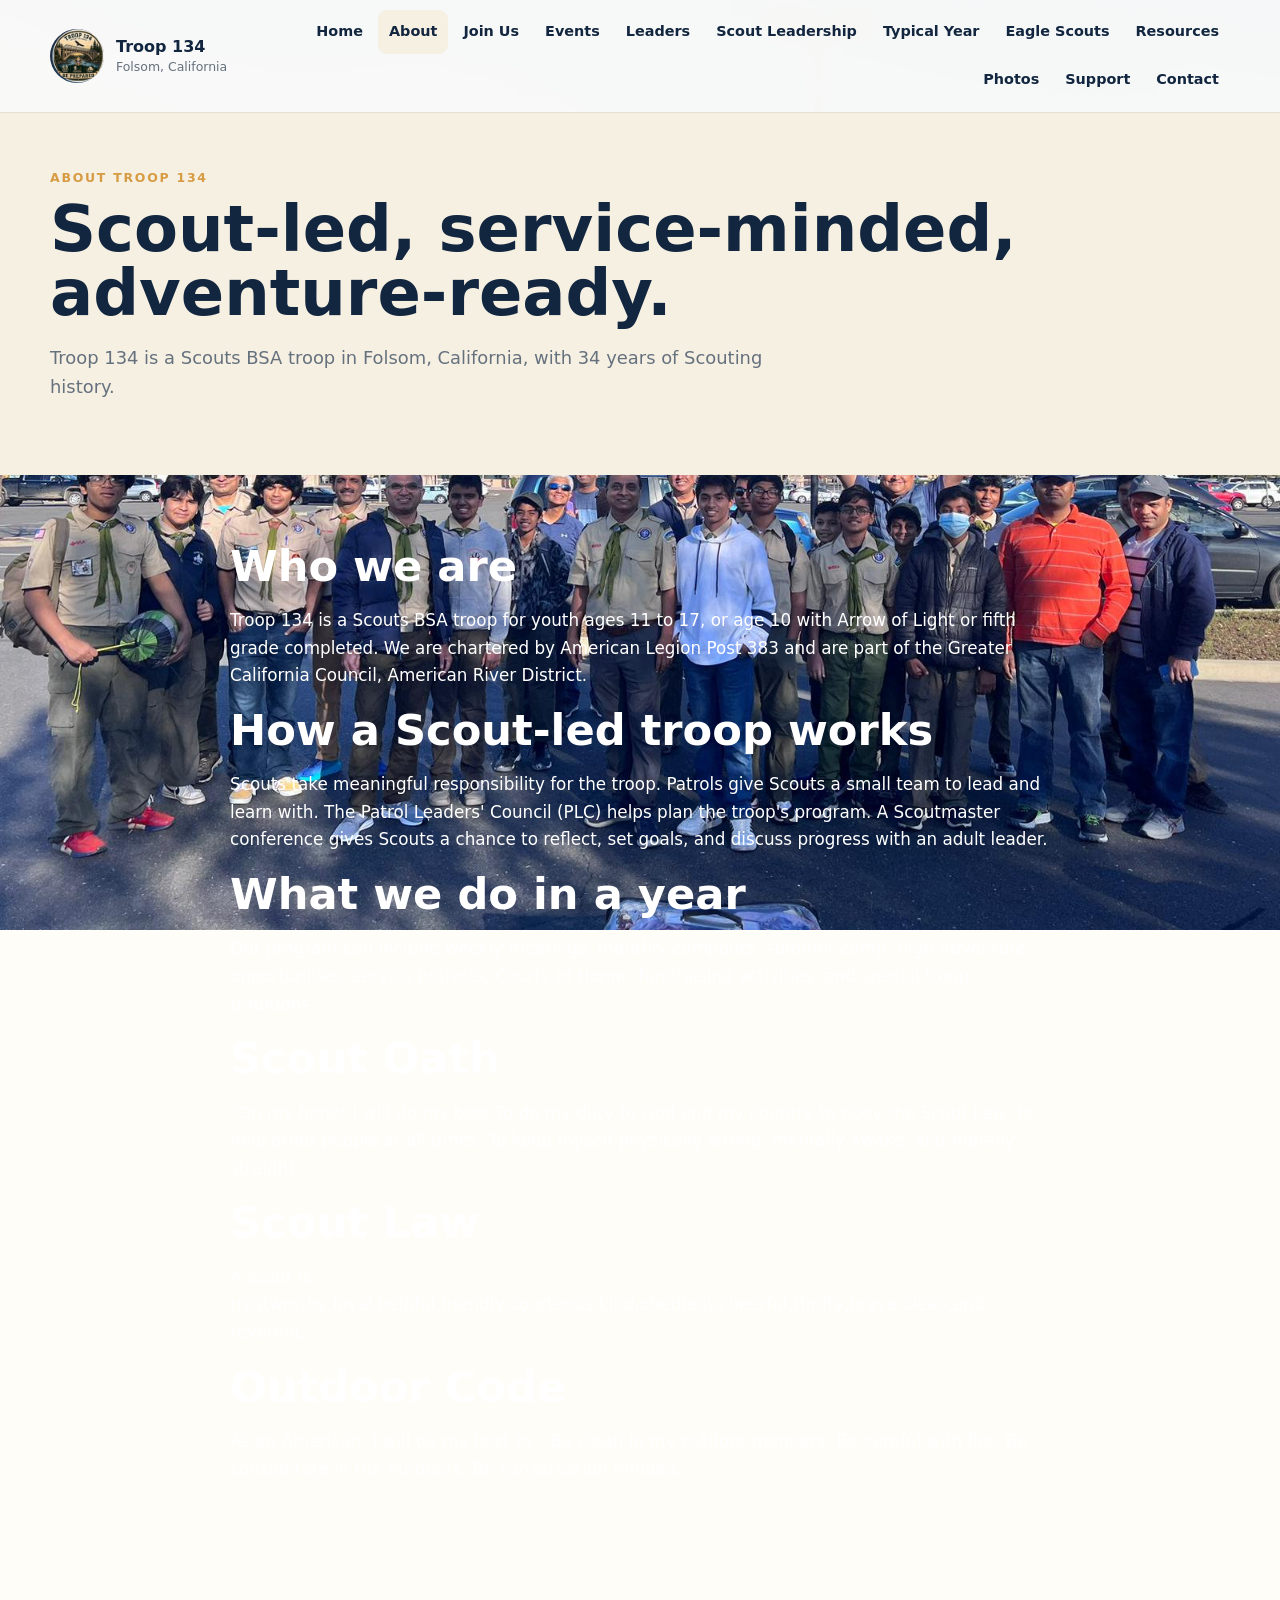
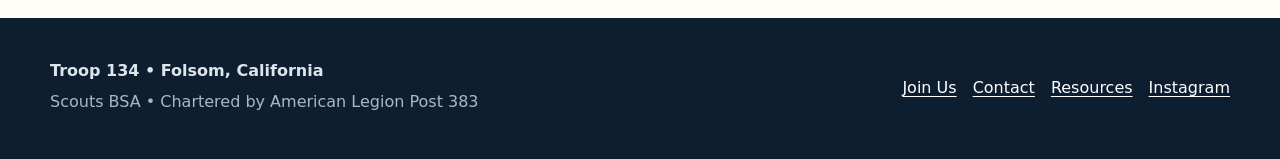
==== about.html @ 09b14a17 "Add files via upload" ====
<!doctype html>
<html lang="en">
<head>
  <meta charset="utf-8">
  <meta name="viewport" content="width=device-width, initial-scale=1">
  <meta name="description" content="Troop 134 in Folsom, California — Scouts BSA.">
  <title>About Our Troop | Troop 134</title>
  <link rel="icon" href="favicon.png">
  <link rel="stylesheet" href="css/styles.css">
  <script src="data/site.js"></script>
  <script src="js/site.js" defer></script>
   <style>
        body {
            background-image: url("images/troop-photo.jpg");
            background-size: cover;
            background-position: center;
            background-repeat: no-repeat;
            background-attachment: fixed;
        }

    </style>
</head> 
<body>
  <div id="site-header"></div>
  
<section class="page-hero"><div class="container"><div class="eyebrow">About Troop 134</div><h1>Scout-led, service-minded, adventure-ready.</h1><p class="lead">Troop 134 is a Scouts BSA troop in Folsom, California, with 34 years of Scouting history.</p></div></section>
<section class="section"><div class="container prose">
<style>
body {
    background-image: url("images/troop-photo.jpg");
    background-size: cover;
    background-position: center;
    background-repeat: no-repeat;
    background-attachment: fixed;
}
.section .prose,
.section .prose h2,
.section .prose h3,
.section .prose p,
.section .prose li {
    color: white;
}
</style>

</head>
  <h2>Who we are</h2>
  <p>Troop 134 is a Scouts BSA troop for youth ages 11 to 17, or age 10 with Arrow of Light or fifth grade completed. We are chartered by American Legion Post 383 and are part of the Greater California Council, American River District.</p>
  <h2>How a Scout-led troop works</h2>
  <p>Scouts take meaningful responsibility for the troop. Patrols give Scouts a small team to lead and learn with. The Patrol Leaders' Council (PLC) helps plan the troop's program. A Scoutmaster conference gives Scouts a chance to reflect, set goals, and discuss progress with an adult leader.</p>
  <h2>What we do in a year</h2>
  <p>Our program can include weekly meetings, monthly campouts, summer camp, high-adventure opportunities, service projects, Courts of Honor, fundraising activities, and special troop traditions.</p>
  <h2>Scout Oath</h2>
  <p> "On my honor I will do my best To do my duty to God and my country to obey the Scout Law; to help other people at all times; To keep myself physically strong, mentally awake, and morally straight.''</p>
  <h2>Scout Law</h2>
  <p>A scout is trustworthy,loyal,helpful,friendly,courteous,kind,obedient,cheerful,thrifty,brave,clean,and reverent.
  <h2>Outdoor Code</h2>
  <p>As an American, I will do my best to –

Be clean in my outdoor manners.
Be careful with fire.
Be considerate in the outdoors.
Be conservation minded. </p>
</div></section>

  <div id="site-footer"></div>
  <script>
    document.addEventListener("DOMContentLoaded", () => {
      T134.mount("about.html");
      T134.renderMeetingPlace();
      
    });
  </script>
</body>
</html>
---- css/styles.css ----
:root{
  --navy:#12263f; --navy2:#1b3554; --cream:#f6f0e3; --paper:#fffdf8;
  --gold:#d79b43; --green:#274c43; --ink:#1f2933; --muted:#66717e;
  --line:#e5dfd2; --shadow:0 16px 40px rgba(18,38,63,.10);
}
*{box-sizing:border-box}
html{scroll-behavior:smooth}
body{margin:0;background:var(--paper);color:var(--ink);font-family:system-ui,-apple-system,BlinkMacSystemFont,"Segoe UI",sans-serif;font-size:16px;line-height:1.65}
a{color:var(--navy);text-underline-offset:3px}
img{max-width:100%;display:block}
.site-header{position:sticky;top:0;z-index:20;background:rgba(255,253,248,.96);backdrop-filter:blur(10px);border-bottom:1px solid var(--line);display:flex;align-items:center;gap:24px;padding:10px max(20px,calc((100% - 1180px)/2))}
.brand{display:flex;align-items:center;gap:12px;text-decoration:none;color:var(--navy);min-width:190px}
.brand img{width:54px;height:54px;border-radius:50%;object-fit:cover}
.brand span{display:flex;flex-direction:column;line-height:1.15}
.brand small{color:var(--muted);font-size:.78rem;margin-top:3px}
.site-nav{margin-left:auto;display:flex;gap:4px;flex-wrap:wrap;justify-content:flex-end}
.site-nav a{padding:10px 11px;min-height:44px;text-decoration:none;border-radius:9px;font-weight:650;font-size:.9rem}
.site-nav a:hover,.site-nav a.active{background:var(--cream);color:var(--navy)}
.menu-toggle{display:none;border:1px solid var(--line);background:var(--paper);border-radius:9px;padding:10px 14px;min-height:44px;font-weight:700}
.container{width:min(1180px,calc(100% - 40px));margin:auto}
.hero{background:linear-gradient(135deg,var(--navy),var(--navy2));color:white;padding:70px 0 76px;overflow:hidden}
.hero-grid{display:grid;grid-template-columns:1.3fr .7fr;gap:50px;align-items:center}
.hero h1{font-size:clamp(2.5rem,7vw,5rem);line-height:.98;margin:12px 0 20px;letter-spacing:-.04em}
.hero p{font-size:1.2rem;max-width:680px;color:#eef3f7}
.eyebrow{text-transform:uppercase;letter-spacing:.14em;font-size:.78rem;font-weight:800;color:var(--gold)}
.hero-logo{justify-self:end;width:min(340px,80%);border-radius:50%;box-shadow:0 20px 60px rgba(0,0,0,.3);border:8px solid rgba(255,255,255,.12)}
.button{display:inline-flex;align-items:center;justify-content:center;min-height:48px;padding:11px 18px;border-radius:10px;text-decoration:none;font-weight:800;border:1px solid transparent;background:var(--gold);color:#1c2730;box-shadow:0 8px 18px rgba(0,0,0,.12)}
.button:hover{transform:translateY(-1px)}
.button.secondary{background:transparent;border-color:rgba(255,255,255,.4);color:white}
.button.small{min-height:44px;padding:8px 13px;font-size:.9rem;box-shadow:none}
.actions{display:flex;gap:12px;flex-wrap:wrap;margin-top:26px}
.section{padding:68px 0}
.section.alt{background:var(--cream)}
.section-head{display:flex;justify-content:space-between;align-items:end;gap:20px;margin-bottom:26px}
h2{font-size:clamp(1.8rem,4vw,2.7rem);line-height:1.1;margin:0 0 12px;color:var(--navy)}
h3{line-height:1.2;margin:0 0 8px;color:var(--navy)}
.lead{font-size:1.12rem;color:var(--muted);max-width:760px}
.cards,.event-grid,.role-grid,.album-grid,.info-grid{display:grid;grid-template-columns:repeat(3,1fr);gap:18px}
.event-card,.role-card,.info-card,.album-card,.eagle-box,.content-card{background:white;border:1px solid var(--line);border-radius:16px;box-shadow:var(--shadow);padding:22px}
.event-card{display:grid;grid-template-columns:120px 1fr;gap:18px}
.event-date{font-weight:800;color:var(--green);font-size:.92rem}
.muted{color:var(--muted)}
.stat-strip{display:grid;grid-template-columns:repeat(3,1fr);gap:1px;background:var(--line);border:1px solid var(--line);border-radius:16px;overflow:hidden}
.stat-strip div{background:white;text-align:center;padding:25px}
.stat-strip strong{display:block;color:var(--navy);font-size:2rem;line-height:1}
.stat-strip span{color:var(--muted);display:block;margin-top:7px}
.page-hero{background:var(--cream);padding:55px 0}
.page-hero h1{font-size:clamp(2.4rem,6vw,4rem);line-height:1;margin:8px 0 12px;color:var(--navy)}
.prose{max-width:820px}
.prose p{font-size:1.05rem}
.prose ul{padding-left:22px}
.timeline{display:grid;gap:12px}
.timeline-item{display:grid;grid-template-columns:130px 1fr;gap:20px;padding:20px 0;border-bottom:1px solid var(--line)}
.timeline-item strong{color:var(--green)}
.month-group{margin-bottom:42px}
.month-group h2{font-size:1.8rem;margin-bottom:16px}
.empty-state{padding:35px;background:var(--cream);border-radius:16px}
.role-grid{grid-template-columns:repeat(2,1fr)}
.role-card a{word-break:break-word}
.eagle-row{display:grid;grid-template-columns:1fr auto;gap:20px;padding:14px 0;border-bottom:1px solid var(--line)}
.eagle-row:last-child{border-bottom:0}
.album-grid{grid-template-columns:repeat(3,1fr)}
.album-card{overflow:hidden;padding:0}
.album-card img{width:100%;aspect-ratio:16/10;object-fit:cover}
.album-body{padding:18px}
.checklist{display:grid;gap:12px;padding:0;list-style:none}
.checklist li{background:white;border:1px solid var(--line);border-radius:12px;padding:14px 16px}
.checklist li::before{content:"✓";color:var(--green);font-weight:900;margin-right:10px}
.cta{background:var(--navy);color:white;border-radius:22px;padding:38px}
.cta h2{color:white}
.cta p{color:#e8eef3}
.notice{border-left:5px solid var(--gold);background:#fff8e9;padding:16px 18px;border-radius:8px}
.site-footer{margin-top:50px;background:#0e1e31;color:#dce5ec;padding:40px max(20px,calc((100% - 1180px)/2));display:flex;justify-content:space-between;gap:30px}
.site-footer p{margin:4px 0;color:#aab8c5}
.footer-links{display:flex;gap:16px;flex-wrap:wrap;align-items:center}
.footer-links a{color:white}
.print-note{font-size:.9rem;color:var(--muted)}
@media print{
  .site-header,.site-footer,.menu-toggle,.actions{display:none!important}
  body{font-size:12pt}
  .section{padding:25px 0}
  .event-card,.content-card{box-shadow:none}
}
@media(max-width:900px){
  .site-header{flex-wrap:wrap}
  .menu-toggle{display:block;margin-left:auto}
  .site-nav{display:none;width:100%;margin-left:0;flex-direction:column;padding-bottom:6px}
  .site-nav.open{display:flex}
  .site-nav a{width:100%}
  .hero-grid{grid-template-columns:1fr}
  .hero-logo{justify-self:start;width:230px}
  .cards,.event-grid,.album-grid,.info-grid{grid-template-columns:1fr}
}
@media(max-width:560px){
  .container{width:min(100% - 28px,1180px)}
  .site-header{padding:8px 14px}
  .brand{min-width:0}
  .brand img{width:46px;height:46px}
  .hero{padding:48px 0 55px}
  .section{padding:48px 0}
  .event-card{grid-template-columns:1fr}
  .role-grid{grid-template-columns:1fr}
  .stat-strip{grid-template-columns:1fr}
  .timeline-item{grid-template-columns:1fr;gap:3px}
  .site-footer{flex-direction:column;padding:32px 20px}
}
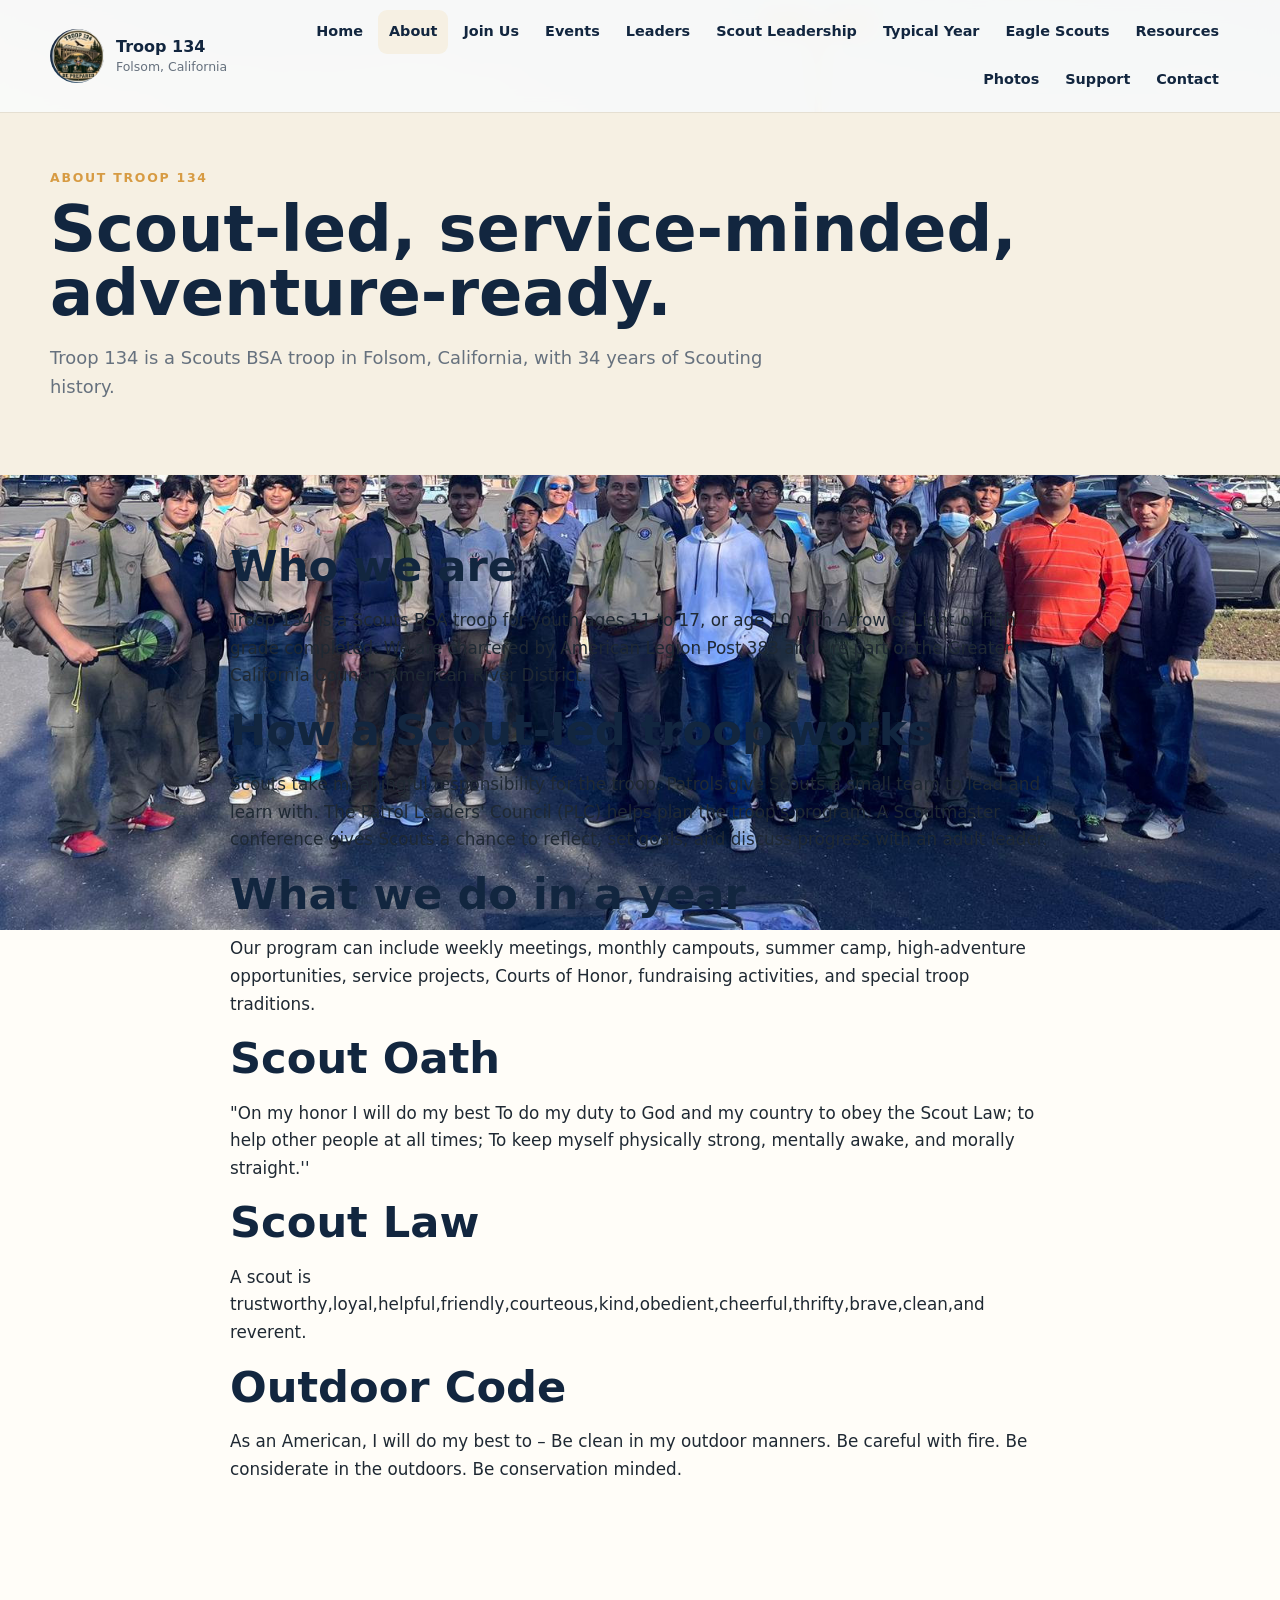
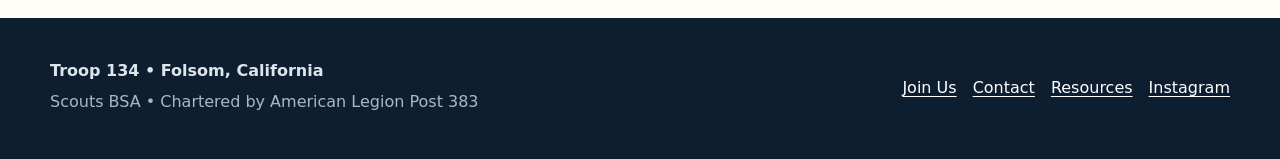
==== commit 0aa92d91: "Add files via upload" ====
--- a/about.html
+++ b/about.html
@@ -33,11 +33,14 @@
     background-repeat: no-repeat;
     background-attachment: fixed;
 }
-.section .prose,
+ background:
+        linear-gradient(rgba(0,0,0,0.35), rgba(0,0,0,0.35)),
+        url("images/troop-photo.jpg") center/cover fixed no-repeat;
 .section .prose h2,
 .section .prose h3,
 .section .prose p,
-.section .prose li {
+.section .prose li,
+.section .prose strong {
     color: white;
 }
 </style>
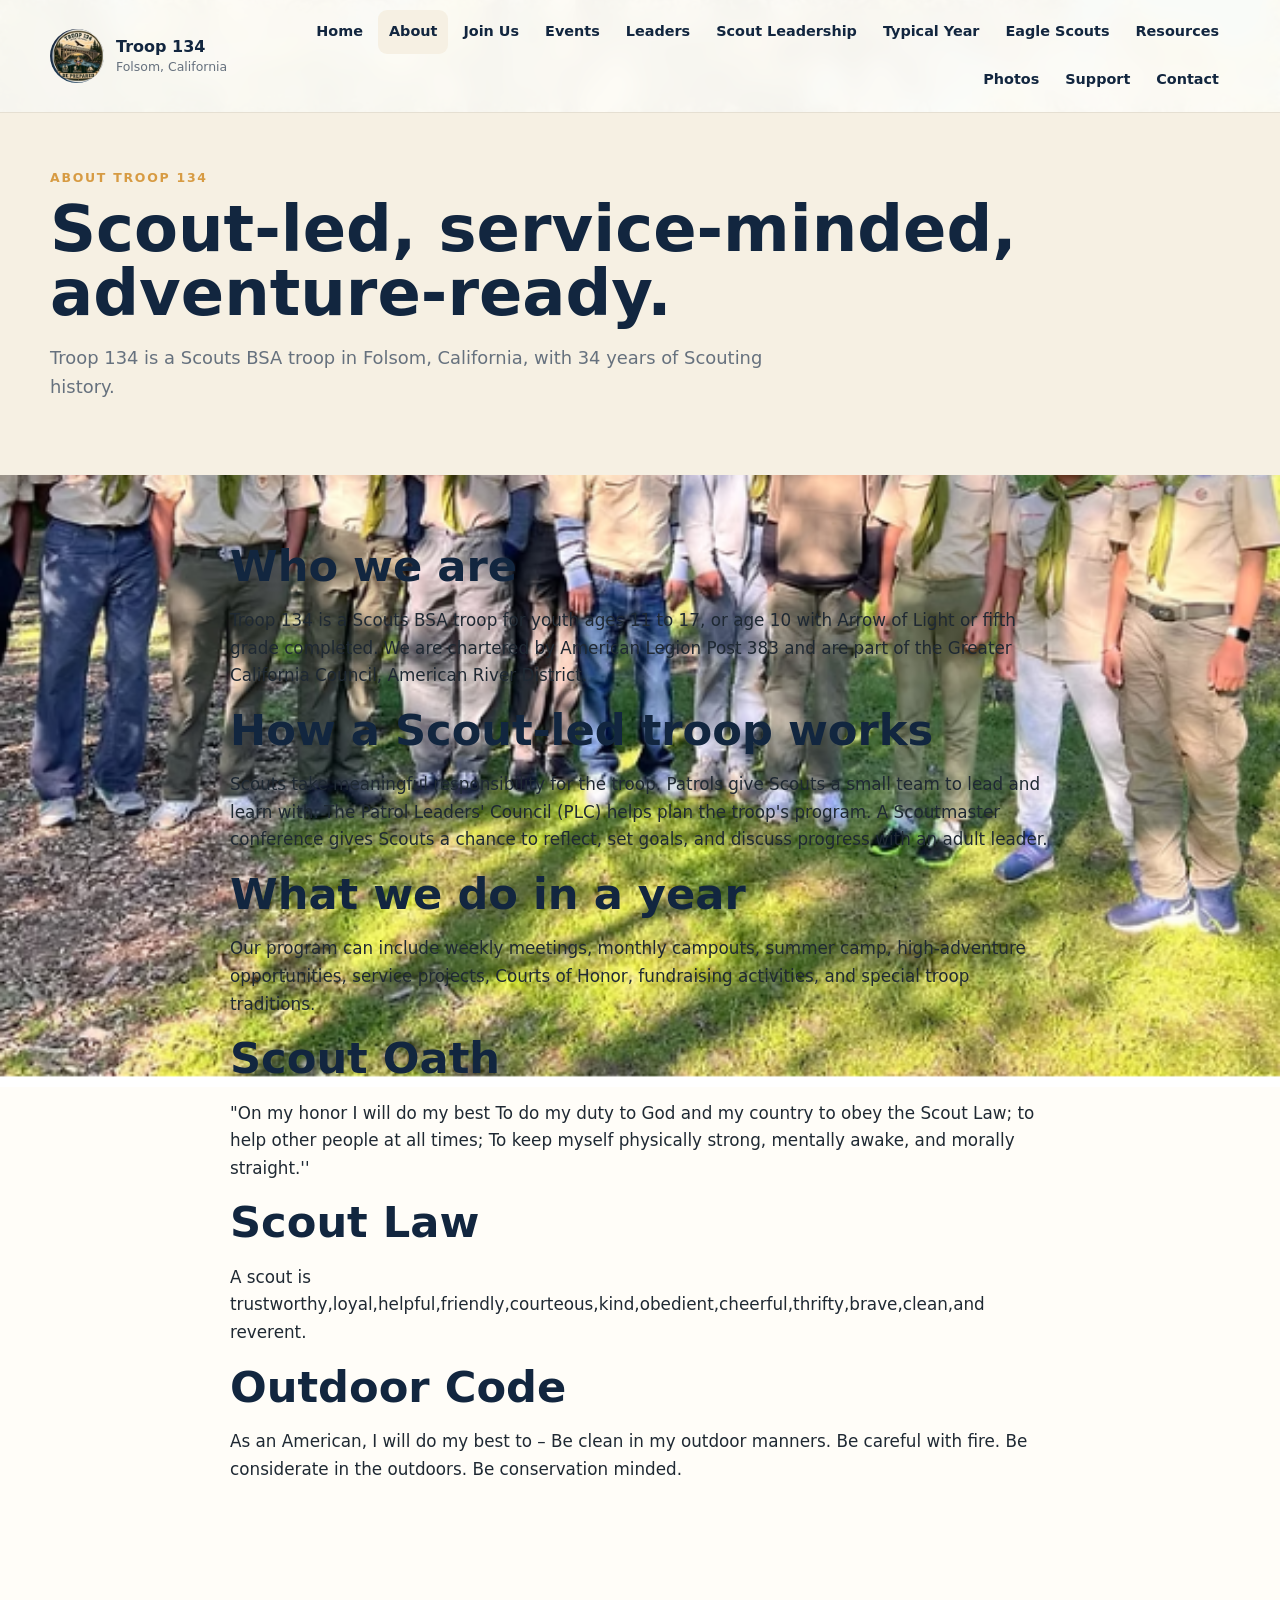
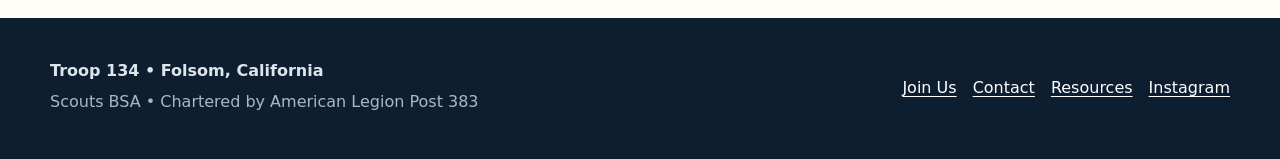
==== commit 4ba21594: "Add files via upload" ====
--- a/about.html
+++ b/about.html
@@ -27,7 +27,7 @@
 <section class="section"><div class="container prose">
 <style>
 body {
-    background-image: url("images/troop-photo.jpg");
+    background-image: url("images/troop-photo.png");
     background-size: cover;
     background-position: center;
     background-repeat: no-repeat;
@@ -35,13 +35,13 @@
 }
  background:
         linear-gradient(rgba(0,0,0,0.35), rgba(0,0,0,0.35)),
-        url("images/troop-photo.jpg") center/cover fixed no-repeat;
+        url("images/troop-photo.png") center/cover fixed no-repeat;
 .section .prose h2,
 .section .prose h3,
 .section .prose p,
 .section .prose li,
 .section .prose strong {
-    color: white;
+    color: green;
 }
 </style>
 
